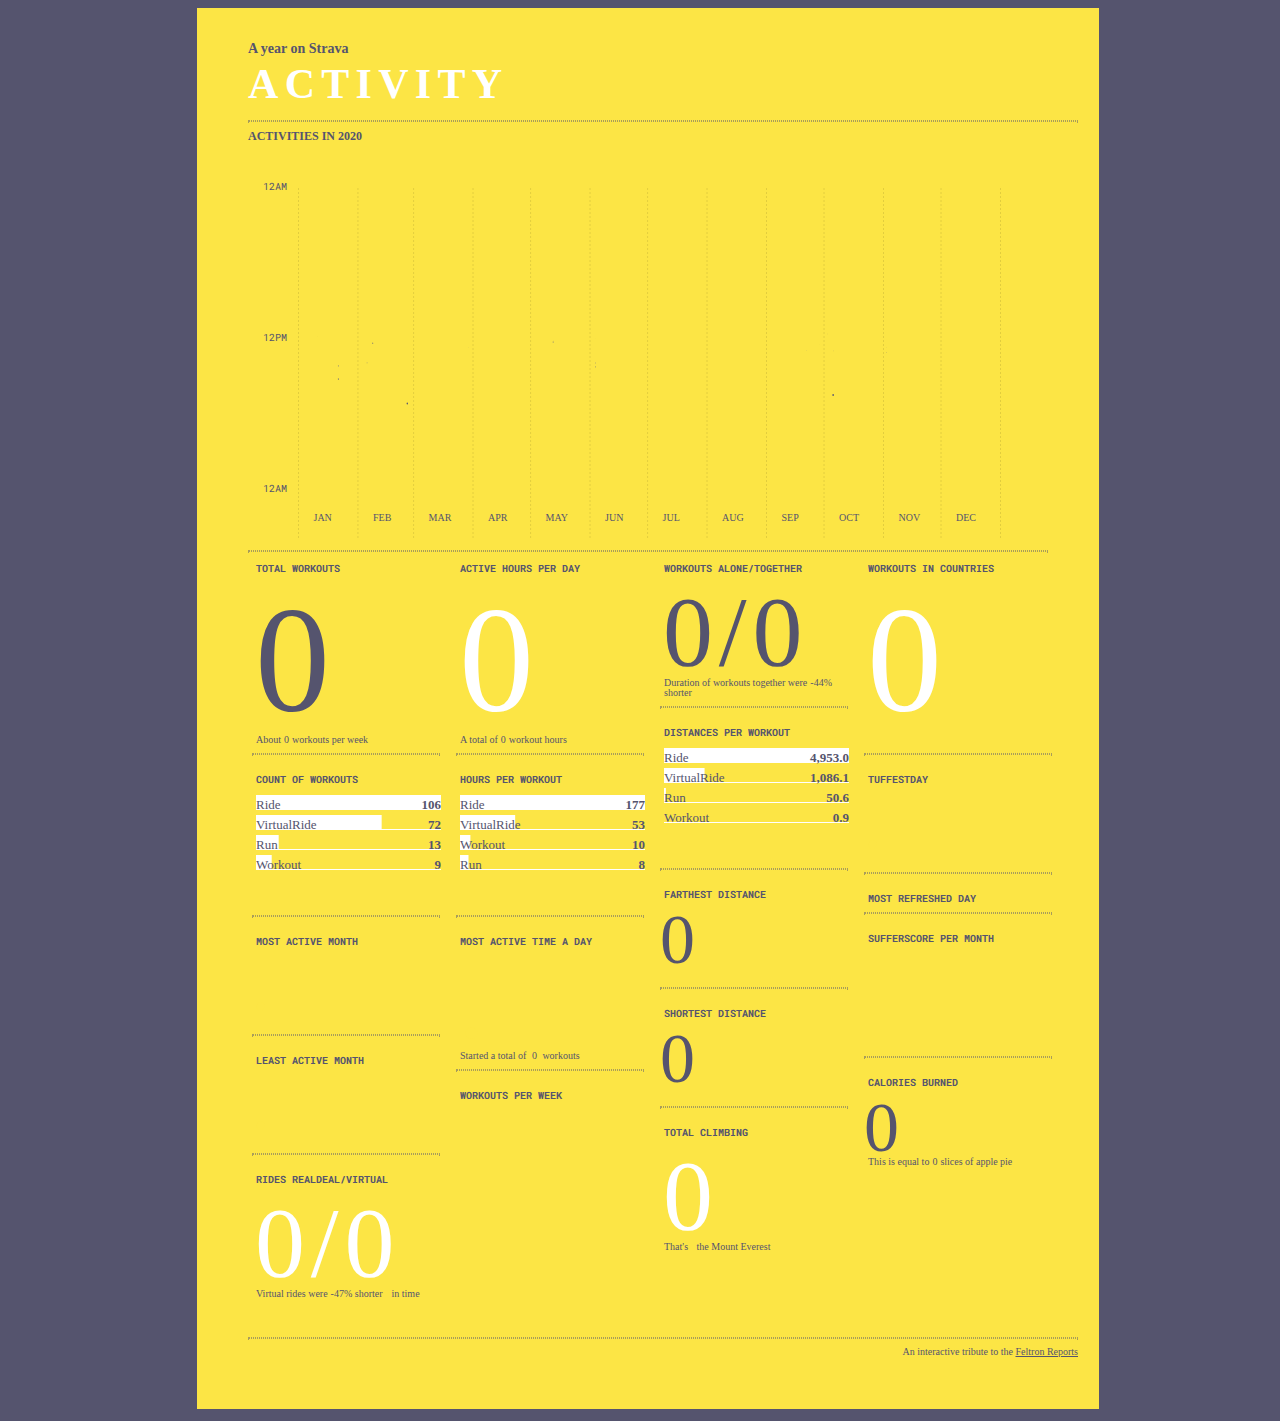
==== mobile.html @ 94da884a "Metrics transitions" ====
<!DOCTYPE html>
<html lang="en" dir="ltr">

<head>
  <meta charset="utf-8">
  <meta name="viewport" content="width=device-width">
  <!-- <meta name="viewport" content="user-scalable=yes"> -->
  <title>Feltron Reports</title>

<!-- CSS -->
  <link href="/css/main.css" rel="stylesheet">
<!-- Favicon -->
  <link rel="shortcut icon" type="image/png" href="image/LvdM-06.png">
<!-- JS -->
  <script type="text/javascript" src="/js/d3.min.js"></script>
  <script type="text/javascript" src="/js/d3-array.min.js"></script>
  <script type="text/javascript" src="/js/metrics.js"></script>
  <script type="text/javascript" src="js/smallcharts.js"></script>
  <script src="http://ajax.googleapis.com/ajax/libs/jquery/1.11.2/jquery.min.js"></script>
  <script>
  $(document).ready(function(){
    if($(window).width() >= 950) {
  window.location = "index.html";
  }
  });
  </script>


  <!-- Fonts -->
  <link href="https://fonts.googleapis.com/css?family=Oswald|PT+Mono&display=swap" rel="stylesheet">
  <link href="https://fonts.googleapis.com/css2?family=Roboto+Mono:wght@500&display=swap" rel="stylesheet">

  <link href="//db.onlinewebfonts.com/c/510c631b494ab204ca3399d91a9074f6?family=FilmotypeGiant" rel="stylesheet">
  <link href="https://fonts.googleapis.com/css2?family=Roboto+Mono:wght@700&display=swap" rel="stylesheet">

</head>

<body>

  <div id="container">
    <header>
      <h2>A year on Strava </h2>
      <h1>ACTIVITY</h1>
        <hr class="breakLine">
      <h3>Activities in  <span class="activeYear"></span></h3>
    </header>

    <section>
      <div class="chartmobile">
        <script type="text/javascript" src="/js/mobile_dumbbell.js"></script>
      </div>
        <hr class="breakLine">
    </section>

    <main>
  <!-- 1st column     -->
      <div class="metricBig">
        <h4>TOTAL WORKOUTS</h4>
        <h6><span class="workoutsCount" id="valuesDark"></span></h6>
        <h5>About<span class="workoutsCountWeek" id="valuesFooter"> </span>workouts per week</h5>
        <hr class="breakLine">
      </div>

      <div class="metricMedium">
      <h4>COUNT OF WORKOUTS</h4>
      <svg id="barsCountWorkouts" class="barsCountWorkouts"></svg>
        <hr class="breakLine">
      </div>

      <div class="metricSmall">
      <h4>MOST ACTIVE MONTH</h4>
      <h6><span class="mostActiveMonth" id="valuesDarkSmall"></span></h6>
      <h5><span class="mostActiveMonthDetails" id="valuesFooter"></span></h5>
      <hr class="breakLine">
      </div>

      <div class="metricSmall">
        <h4>LEAST ACTIVE MONTH</h4>
        <h6><span class="leastActiveMonth" id="valuesDarkSmall"></span></h6>
        <h5><span class="leastActiveMonthDetails" id="valuesFooter"></span></h5>
        <hr class="breakLine">
      </div>

      <div class="metricMedium">
        <h4>RIDES REALDEAL/VIRTUAL</h4>
        <h6><span class="workoutsRealdeal" id="valuesLightMedium"></span><span id="valuesLightMedium">/</span><span class="workoutsVirtual" id="valuesLightMedium"></span></h6>
        <h5>Virtual rides were<span class="workoutsHoursChangeVirtual" id="valuesFooter"></span><span class="workoutsRealdealVirtual" id="valuesFooter"></span>in time</h5>
        <hr class="mobileBreakLine">
      </div>

<!-- 2nd COLUMN -->
      <div class="metricBig">
        <h4>ACTIVE HOURS PER DAY</h4>
        <h6><span class="workoutsHoursPerDay" id="valuesLight"></span></h6>
        <h5>A total of<span class="workoutsHoursTotal" id="valuesFooter"></span> hours of exercise</h5>
        <hr class="breakLine">
      </div>
      <div class="metricMedium">
        <h4>HOURS PER WORKOUT</h4>
        <svg id="barsHoursWorkouts" class="barsHoursWorkouts">
        </svg>
        <hr class="breakLine">
      </div>
      <div class="metricMedium">
        <h4>MOST ACTIVE TIME A DAY</h4>
        <h6><span class="activeTimeOfDay" id="valuesDarkMedium"></span></h6>
        <h5>Started a total of <span class="activeTimeOfDayDetails" id="valuesFooter"></span> workouts </h5>
        <hr class="breakLine">
      </div>
      <div class="metricMedium">
        <h4>WORKOUTS PER WEEK</h4>
        <svg class="areaWorkoutsPerWeek" id="areaWorkoutsPerWeek">
        </svg>
        <!-- <hr class="breakLine"> -->
      </div>

  <!-- 3th COLUMN     -->


      <div class="metricMedium">
        <h4>WORKOUTS ALONE/TOGETHER</h4>
        <h6><span class="workoutsAlone" id="valuesDarkMedium"></span><span id="valuesDarkMedium">/</span><span class="workoutsTogether" id="valuesDarkMedium"></span></h6>
        <h5>Duration of workouts together were<span class="workoutsHoursChange" id="valuesFooter"></span><span class="workoutsAloneTogether" id="valuesFooter"></span></h5>
        <hr class="breakLine">
      </div>
      <div class="metricMedium">
        <h4>DISTANCES PER WORKOUT</h4>
        <svg id="barsDistanceWorkouts" class="barsDistanceWorkouts">
        </svg>
        <hr class="breakLine">
      </div>
      <div class="metricSmall">
        <h4>FARTHEST DISTANCE</h4>
        <h6><span class="farthestDistance" id="valuesDarkSmall"></span></h6>
        <h5><span class="farthestDistanceDetails" id="valuesFooter"></span></h5>
        <hr class="breakLine">
      </div>
      <div class="metricMedium">
        <h4>SHORTEST DISTANCE</h4>
        <h6><span class="shortestDistance" id="valuesDarkSmall"></span></h6>
        <h5><span class="shortestDistanceDetails" id="valuesFooter"></span></h5>
        <hr class="breakLine">
      </div>
      <div class="metricMedium">
        <h4>TOTAL METERS CLIMBING</h4>
        <h6><span class="climbing" id="valuesLightMedium"></span></h6>
        <h5>That's<span class="climbingDetails" id="valuesFooter"></span>the Mount Everest</h5>
        <hr class="mobileBreakLine">
      </div>

  <!-- 4th COLUMN -->
      <div class="metricBig">
        <h4>WORKOUTS IN COUNTRIES</h4>
        <h6><span class="countriesVisitedCount" id="valuesLight"></span></h6>
        <h5><span class="countriesVisited" id="valuesFooter"></span></h5>
        <hr class="breakLine">
      </div>
      <div class="metricSmall">
        <h4>TUFFESTDAY</h4>
        <h6><span class="tuffestDay" id="valuesDarkSmall"></span></h6>
        <h5><span class="tuffestDayDetails" id="valuesFooter"></span></h5>
        <hr class="breakLine">
      </div>
      <div class="metricSmall">
        <h4>MOST REFRESHED DAY</h4>
            <hr class="breakLine">
      </div>
      <div class="metricMedium">
        <h4>SUFFERSCORE PER MONTH</h4>
        <svg id="areaSufferScorePerMonth" class="areaSufferScorePerMonth">
        </svg>
            <hr class="breakLine">
      </div>
      <div class="metricSmall">
        <h4>CALORIES BURNED</h4>
        <h6><span class="calories" id="valuesDarkSmall"></span></h6>
        <h5>This is equal to<span class="caloriesDetails" id="valuesFooter"></span>slices of apple pie</h5>
        <!-- <hr class="breakLine"> -->
      </div>
    </main>

    <footer>
        <hr class="breakLine">
    <h5>An interactive tribute to the <a href="http://feltron.com/" target="_blank"> Feltron Reports</a></h5>
    </footer>

  </div>
</body>

</html>
---- css/main.css ----
h1 {
  font-family: PT Mono;
  font-style: normal;
  font-weight: bold;
  font-size: 42px;
  line-height: 134.5%;
  letter-spacing: 0.15em;
  color: #fff;
  margin: 0px 0px 0px 0px;
}

h2 {
  font-family: PT Mono;
  font-style: normal;
  font-weight: bold;
  font-size: 14px;
  line-height: 100%;
  color: #55546E;
  margin: 0px 0px 0px 0px;
}

h3 {
  font-family: PT Mono;
  font-style: normal;
  font-weight: bold;
  font-size: 12px;
  line-height: 100%;
  color: #55546E;
  margin: 0px 0px 0px 0px;
  text-transform: uppercase;
}

h4 {
  font-family: 'Roboto Mono', monospace;
  font-weight: bold;
  font-size: 10px;
  line-height: 100%;
  color: #55546E;
  margin: 4px 0px 0px 4px;
}

h5 {
  font-family: PT Sans;
  font-weight: normal;
  font-size: 10px;
  line-height: 100%;
  /* display: flex; */
  /* align-items: flex-end; */
  color: #55546E;
  margin: 4px 0px 4px 4px;
}

h6 {
  font-family: FilmotypeGiant;
  font-weight: 300;
  /* font-size: 150px;   */
  /* line-height: 100%; */
  letter-spacing: -0.02em;
  color: #55546E;
  margin: 0px 0px -15px 0px;
  }

a:link {
    color: #55546E;
      font-weight: normal;
  }

a:visited {
  color: #55546E;
    font-weight: 700;
}

body {
  background-color: #55546E;
  width: 100%;
}

.breakLine {
  border: 1px dotted #A99D5A; */
}

.mobileBreakLine {
  border: 0px dotted #A99D5A; */
}




#container {
  display: grid;
  background: #FCE545;
  grid-template-areas:
    "header header header header"
    "chart chart chart chart"
    "content content content content"
    "footer footer footer footer";
  grid-template-columns: 1fr 1fr 1fr 1fr;
  grid-template-rows: 120px 400px .05fr 80px;
  grid-gap: 10px;
  max-width: 800px;
  margin: auto;
  padding: 0px 51px 0px 51px;
  grid-auto-flow: row;
}

header {
  grid-row: header;
  grid-column: header;
  padding-top: 34px;
}

section {
  grid-row: chart;
  grid-column: chart;
  max-width: 800px;
}

main {
  column-count: 4;
  column-gap: 1em;
  width: 800px;
  margin: .5em 0 0 0;
}

footer {
  grid-row: footer;
  grid-column: footer;
  text-align: right;
}


/* CHARTS */
.chart {
  width: 800px;
  display: block;
}

.chartmobile {
  display: none;
}

.domain {
  border-radius: -1px;
  stroke-opacity: 0;
}

.tooltip {
  display: inline-block;
  position: absolute;
  text-align: left;
  padding: 6px;
  font-family: PT Mono;
  font-style: normal;
  font-size: 12px;
  color: white;
  background: #55546E;
  border-radius: 3px;
  pointer-events: none;
}

/* AREACHART */
#areaWorkoutsPerWeek, #areaSufferScorePerMonth{
  width: 185px;
  height: 100px;
}

svg {
  /* background-color: #fff; */
}

.xAxis line, .xAxis path, .yAxis line, .yAxis path {
  stroke: #FCE545;
}
.xAxis text {
  fill: #55546E;
  font-family: PT Mono;
  font-style: normal;
  text-transform: uppercase;
  background-size: 5px;
  background-color: black;
}

.xAxis text1 {
  fill: #55546E;
  font-family: Roboto Mono;
  /* font-style: normal; */
  font-weight: 500;
  text-transform: uppercase;
  /* background-color: black; */
}

.yAxis text {
  fill: #55546E;
  font-family: 'Roboto Mono', monospace;
  font-style: normal;
  text-transform: uppercase;
}


.barsCountWorkouts, .barsHoursWorkouts,  .barsDistanceWorkouts  {
  width: 200px;
height: 110px;
  margin: 4px;
}


.areaWorkoutsPerWeek {
  width: 200px;
  margin: 4px;
}

/* METRICS */
.metricBig {
  padding: 4px;
  height: auto;
  width: 100%;
  /* background-color: #eee; */
  display: inline-block;
  /* margin: 0 0 1em; */
  width: 100%;
}
.metricMedium {
  padding: 4px;
  height: 100px;
  width: 100%;
  /* background-color: #eee; */
display: inline-block;
/* margin: 0 0 1em; */
width: 100%;
}
.metricSmall {
  padding: 4px;
  height: auto;
  width: 100%;
  /* background-color: #eee; */
display: inline-block;
/* margin: 0 0 1em; */
width: 100%;
}


/* VALUES */
#valuesDark{
  margin: 0px 3px 0px 3px;
  color: #55546E;
  font-size: 150px;
}

#valuesDarkMedium{
  margin: 0px 3px 0px 3px;
  color: #55546E;
  font-size: 100px;
}

#valuesDarkSmall{
  margin: -35px  0px -35px 0px;
  color: #55546E;
  font-size: 70px;

}

#valuesLight{
  margin: 0px 3px 0px 3px;
  color: #fff;
  font-size: 150px;
}

#valuesLightMedium{
  margin: 0px 3px 0px 3px;
  color: #fff;
  font-size: 100px;
}

#valuesFooter{
  margin: 0px 3px 0px 3px;
  /* text-transform: uppercase; */
  /* color: #fff; */
}


/* CSS Mobile */
@media screen and (max-width: 800px) {
  #container {
    display: grid;
    background: #FCE545;
    grid-template-areas:
      "header header header header"
      "chart chart chart chart"
      "content content content content"
      "footer footer footer footer";
    grid-template-columns: 1fr 1fr 1fr 1fr;
    grid-template-rows: 120px 800px .05fr 80px;
    grid-gap: 20px;
    max-width: 350px;
    margin: auto;
    padding: 0px 20px 0px 20px;
    grid-auto-flow: row;
  }

.chart {
  display: none;
  visibility: hidden;
}

.chartmobile {
    display: block;
  }

  header {
    grid-row: header;
    grid-column: header;
    padding-top: 34px;
    max-width: 350px;
  }

  section {
    grid-row: chart;
    grid-column: chart;
    max-width: 350px;
  }

  main {
    column-count: 2;
    column-gap: 1em;
    width: 350px;
    margin: .5em 0 0 0;
  }
  footer {
    grid-row: footer;
    grid-column: footer;
    text-align: right;
    max-width: 350px;
  }
  .mobileBreakLine {
    border: 1px dotted #A99D5A; */
  }


}
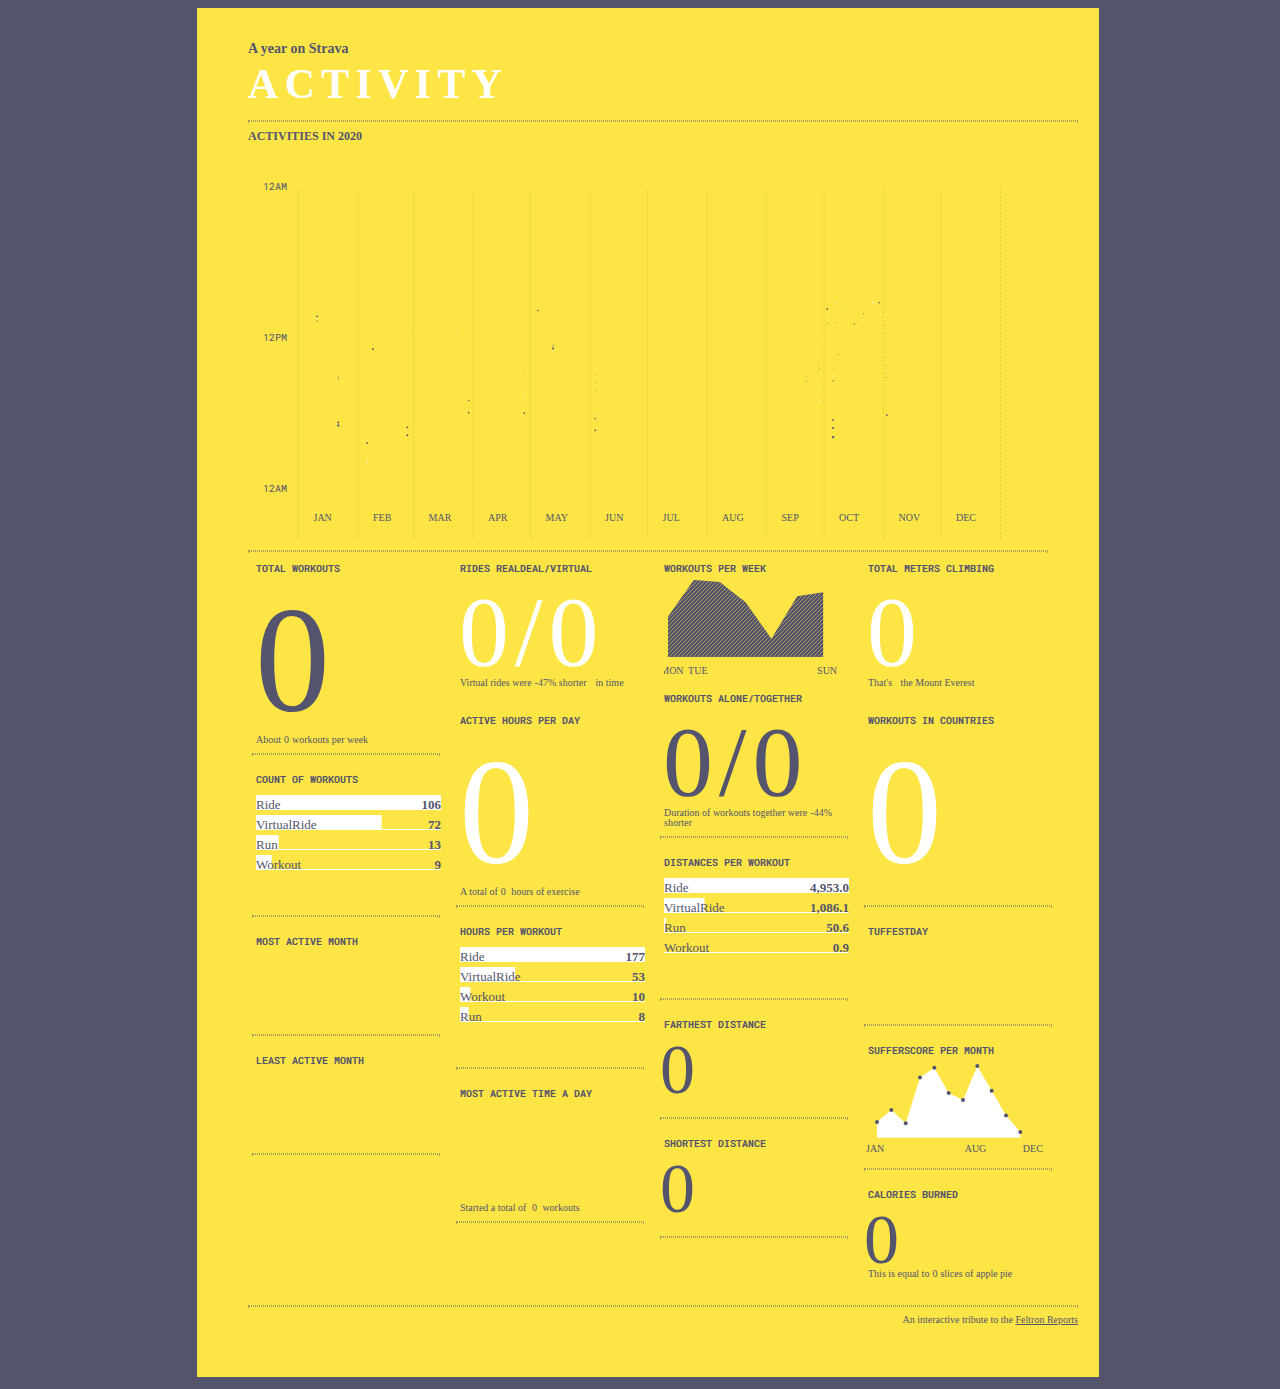
==== commit f1791681: "almost final changes🎉" ====
--- a/mobile.html
+++ b/mobile.html
@@ -11,15 +11,15 @@
   <link href="/css/main.css" rel="stylesheet">
 <!-- Favicon -->
   <link rel="shortcut icon" type="image/png" href="image/LvdM-06.png">
-<!-- JS -->
+<!-- MOBILE JS -->
   <script type="text/javascript" src="/js/d3.min.js"></script>
   <script type="text/javascript" src="/js/d3-array.min.js"></script>
   <script type="text/javascript" src="/js/metrics.js"></script>
-  <script type="text/javascript" src="js/smallcharts.js"></script>
+  <script type="text/javascript" src="/mobile_js/smallcharts.js"></script>
   <script src="http://ajax.googleapis.com/ajax/libs/jquery/1.11.2/jquery.min.js"></script>
   <script>
   $(document).ready(function(){
-    if($(window).width() >= 950) {
+    if($(window).width() >= 901) {
   window.location = "index.html";
   }
   });
@@ -47,7 +47,7 @@
 
     <section>
       <div class="chartmobile">
-        <script type="text/javascript" src="/js/mobile_dumbbell.js"></script>
+        <script type="text/javascript" src="/mobile_js/dumbbell.js"></script>
       </div>
         <hr class="breakLine">
     </section>
@@ -161,10 +161,10 @@
         <h5><span class="tuffestDayDetails" id="valuesFooter"></span></h5>
         <hr class="breakLine">
       </div>
-      <div class="metricSmall">
+      <!-- <div class="metricSmall">
         <h4>MOST REFRESHED DAY</h4>
             <hr class="breakLine">
-      </div>
+      </div> -->
       <div class="metricMedium">
         <h4>SUFFERSCORE PER MONTH</h4>
         <svg id="areaSufferScorePerMonth" class="areaSufferScorePerMonth">
--- a/css/main.css
+++ b/css/main.css
@@ -209,6 +209,10 @@
   margin: 4px;
 }
 
+.mostActiveMonth, .leastActiveMonth{
+  text-transform: uppercase;
+}
+
 /* METRICS */
 .metricBig {
   padding: 4px;
@@ -278,8 +282,10 @@
 }
 
 
+
+
 /* CSS Mobile */
-@media screen and (max-width: 800px) {
+@media screen and (max-width: 900px) {
   #container {
     display: grid;
     background: #FCE545;
@@ -291,7 +297,7 @@
     grid-template-columns: 1fr 1fr 1fr 1fr;
     grid-template-rows: 120px 800px .05fr 80px;
     grid-gap: 20px;
-    max-width: 350px;
+    max-width: 300px;
     margin: auto;
     padding: 0px 20px 0px 20px;
     grid-auto-flow: row;
@@ -310,30 +316,38 @@
     grid-row: header;
     grid-column: header;
     padding-top: 34px;
-    max-width: 350px;
+    max-width: 300px;
   }
 
   section {
     grid-row: chart;
     grid-column: chart;
-    max-width: 350px;
+    max-width: 300px;
   }
 
   main {
     column-count: 2;
     column-gap: 1em;
-    width: 350px;
+    width: 300px;
     margin: .5em 0 0 0;
   }
   footer {
     grid-row: footer;
     grid-column: footer;
     text-align: right;
-    max-width: 350px;
+    max-width: 300px;
   }
   .mobileBreakLine {
     border: 1px dotted #A99D5A; */
   }
 
-
-}
+#valuesDark, #valuesLight{
+      font-size: 100px;
+}
+  #valuesDarkMedium,    #valuesLightMedium{
+  font-size: 80px;
+  }
+  #valuesDarkSmall, #valuesLightMedium {
+font-size: 60px;
+  }
+}
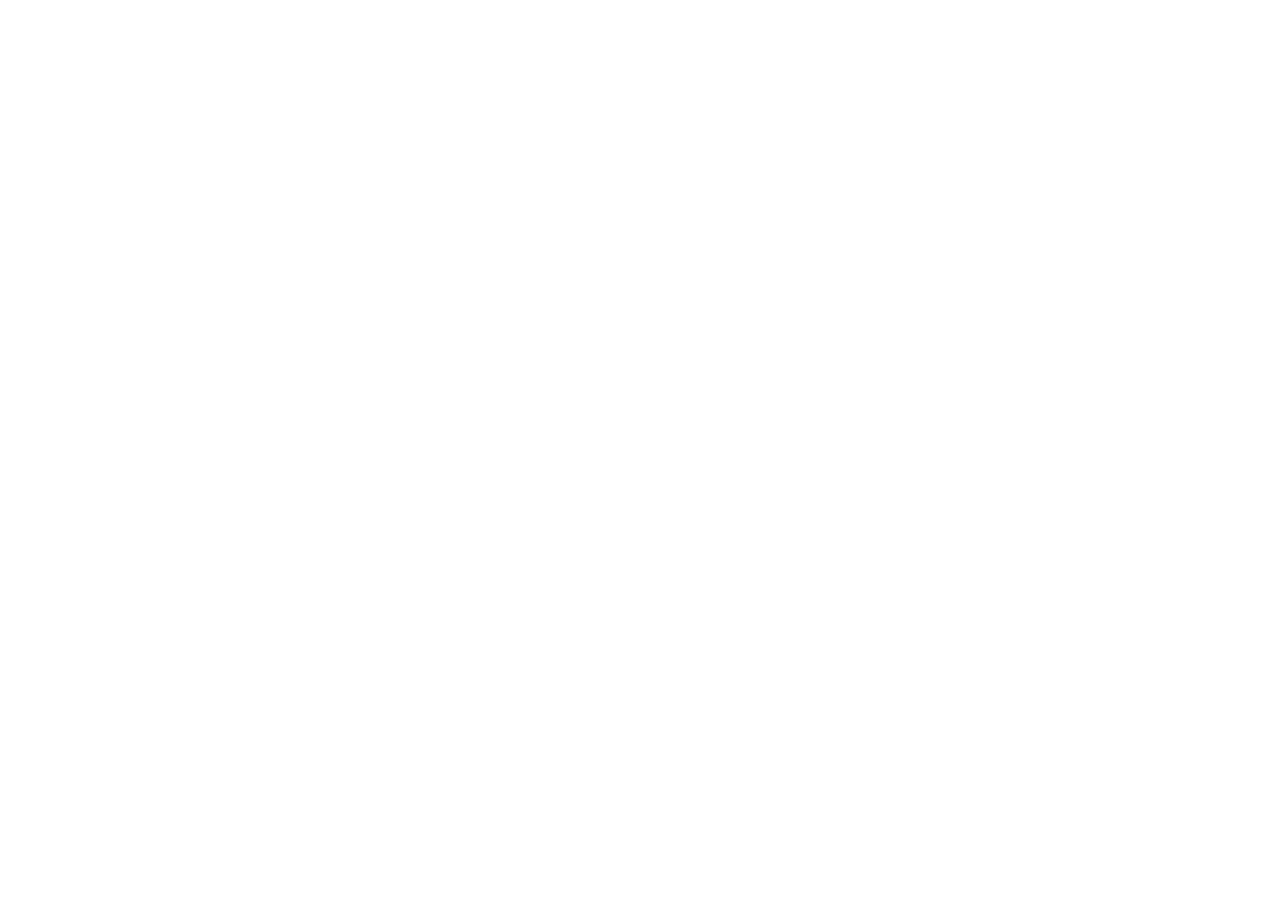
==== commit 53f4d9b6: "Final changes🎉" ====
--- a/mobile.html
+++ b/mobile.html
@@ -18,13 +18,23 @@
   <script type="text/javascript" src="/mobile_js/smallcharts.js"></script>
   <script src="http://ajax.googleapis.com/ajax/libs/jquery/1.11.2/jquery.min.js"></script>
   <script>
+
+  var before = $(this).width();
+
+  $(window).resize(function() {
+      var after = $(this).width();
+     if (after >= before && after >= 901) {
+        location.reload()
+     }
+  })
+
   $(document).ready(function(){
     if($(window).width() >= 901) {
-  window.location = "index.html";
+  window.location.replace('http://luukvandermeer.com/stravadata/');
   }
-  });
+  })
+
   </script>
-
 
   <!-- Fonts -->
   <link href="https://fonts.googleapis.com/css?family=Oswald|PT+Mono&display=swap" rel="stylesheet">
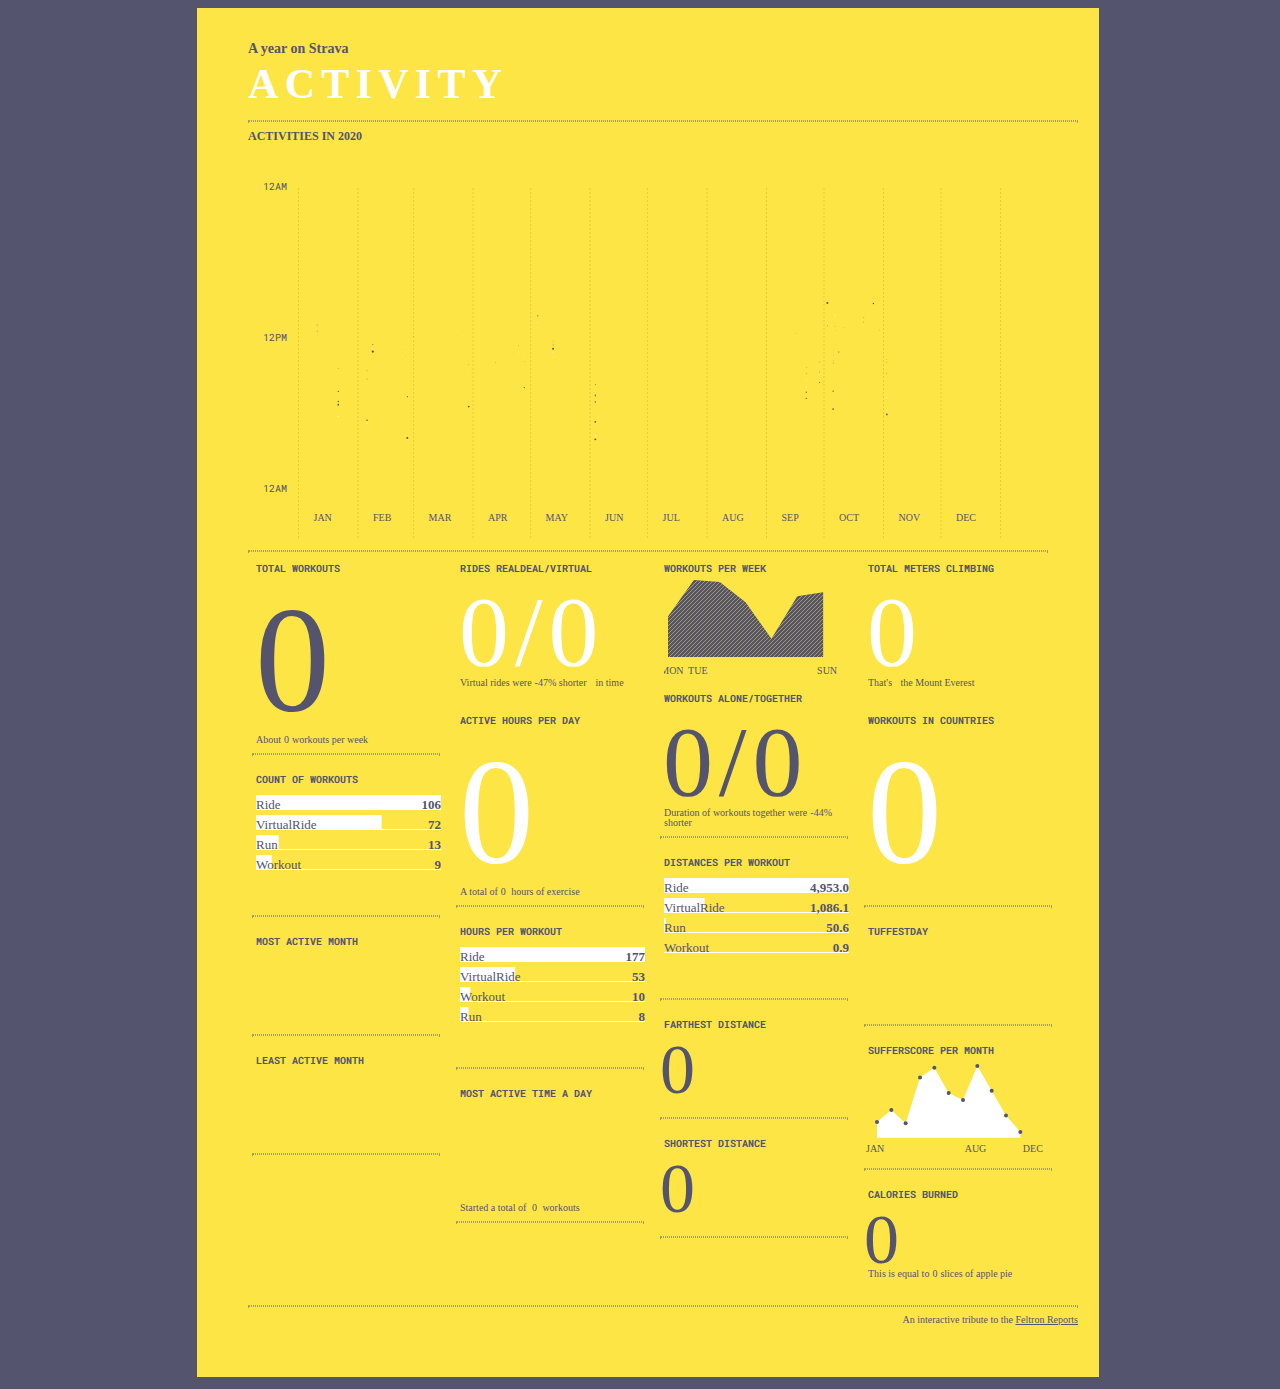
==== commit 032e0ea9: "small minor redirect change" ====
--- a/mobile.html
+++ b/mobile.html
@@ -30,7 +30,7 @@
 
   $(document).ready(function(){
     if($(window).width() >= 901) {
-  window.location.replace('http://luukvandermeer.com/stravadata/');
+    window.location = "index.html";
   }
   })
 
